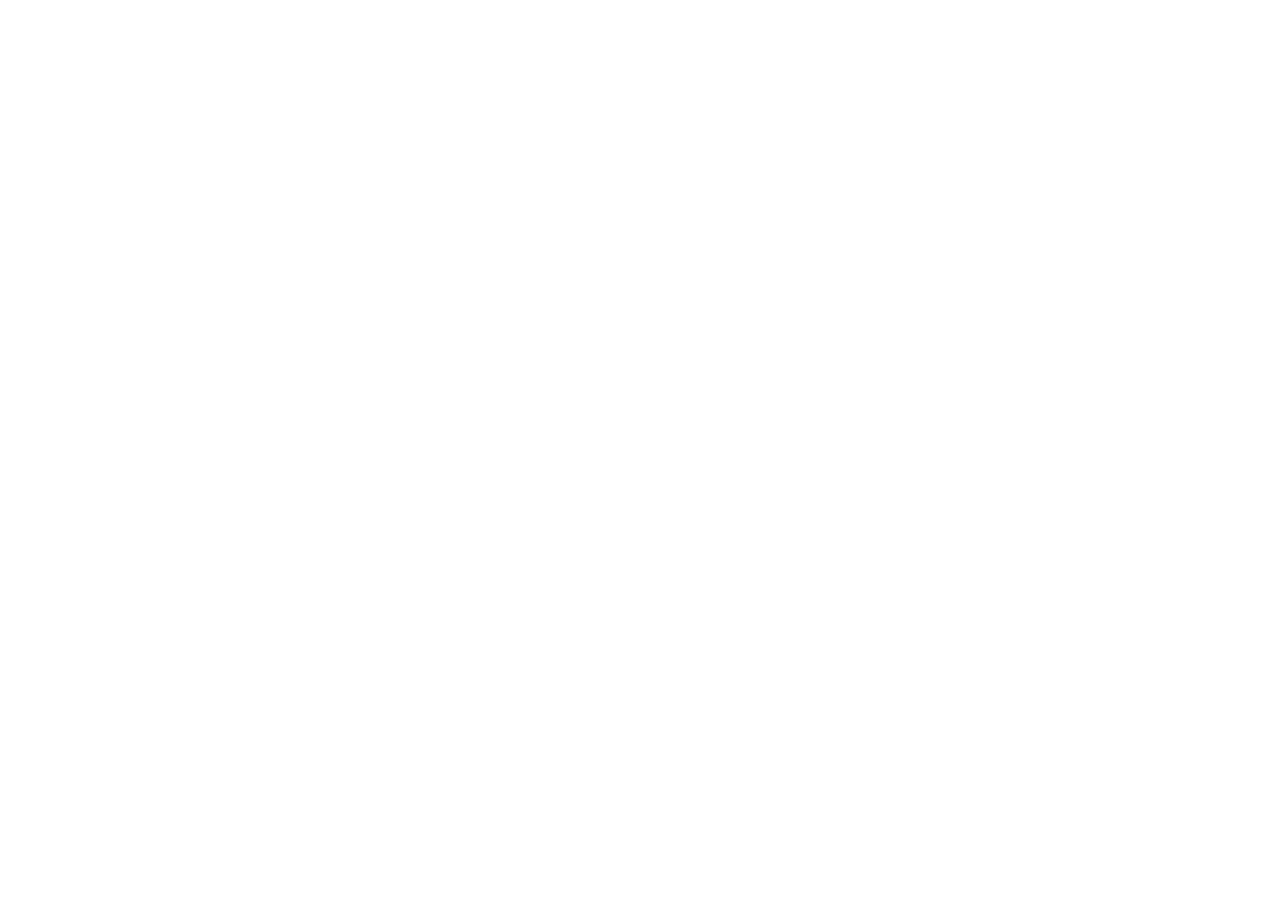
==== index.html @ db6f89d5 "emnesite first draft" ====
<!DOCTYPE html>
<html lang="en">
  <head>
    <meta charset="UTF-8" />
    <meta name="viewport" content="width=device-width, initial-scale=1.0" />
    <title>Antikkens Kvinder</title>
  </head>
  <body>
    <header></header>
    <main></main>
    <footer></footer>
  </body>
</html>
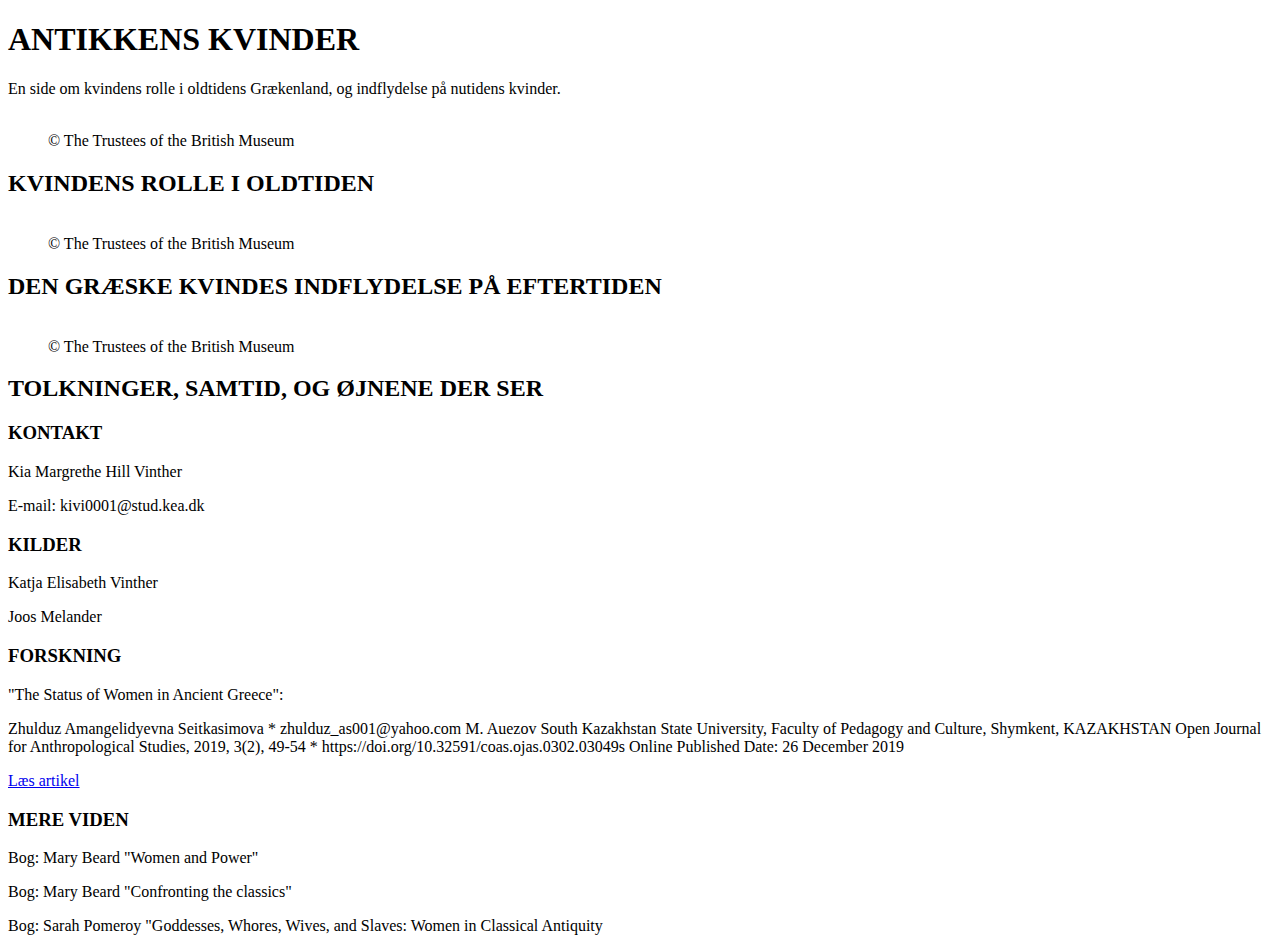
==== commit 0c1caa07: "nyeste tilføjelse" ====
--- a/index.html
+++ b/index.html
@@ -1,13 +1,97 @@
 <!DOCTYPE html>
-<html lang="en">
+<html lang="da">
   <head>
     <meta charset="UTF-8" />
     <meta name="viewport" content="width=device-width, initial-scale=1.0" />
+    <link
+      rel="icon"
+      type="image/png"
+      href="/img/favicon/favicon-96x96.png"
+      sizes="96x96"
+    />
+    <link rel="icon" type="image/svg+xml" href="/img/favicon/favicon.ico" />
+    <link rel="shortcut icon" href="/img/favicon/favicon.ico" />
+    <link
+      rel="apple-touch-icon"
+      sizes="180x180"
+      href="/img/favicon/apple-touch-icon.png"
+    />
+    <meta name="apple-mobile-web-app-title" content="MyWebSite" />
+    <link rel="manifest" href="/img/favicon/site.webmanifest" />
+    <link rel="stylesheet" href="/css/style.css" />
+
     <title>Antikkens Kvinder</title>
   </head>
   <body>
     <header></header>
-    <main></main>
-    <footer></footer>
+    <main>
+      <div>
+        <h1>ANTIKKENS KVINDER</h1>
+        <p>
+          En side om kvindens rolle i oldtidens Grækenland, og indflydelse på
+          nutidens kvinder.
+        </p>
+      </div>
+      <section class="grid_1-1-1">
+        <div class="box-grid_1-1">
+          <figure>
+            <img src="" alt="" />
+            <figcaption>© The Trustees of the British Museum</figcaption>
+          </figure>
+          <h2>KVINDENS ROLLE I OLDTIDEN</h2>
+        </div>
+        <div class="box-grid_1-1">
+          <figure>
+            <img src="" alt="" />
+            <figcaption>© The Trustees of the British Museum</figcaption>
+          </figure>
+          <h2>DEN GRÆSKE KVINDES INDFLYDELSE PÅ EFTERTIDEN</h2>
+        </div>
+        <div class="box-grid_1-1">
+          <figure>
+            <img src="" alt="" />
+            <figcaption>© The Trustees of the British Museum</figcaption>
+          </figure>
+          <h2>TOLKNINGER, SAMTID, OG ØJNENE DER SER</h2>
+        </div>
+      </section>
+    </main>
+    <footer>
+      <section>
+        <h3>KONTAKT</h3>
+        <p>Kia Margrethe Hill Vinther</p>
+        <p>E-mail: kivi0001@stud.kea.dk</p>
+      </section>
+      <section>
+        <h3>KILDER</h3>
+        <p>Katja Elisabeth Vinther</p>
+        <p>Joos Melander</p>
+      </section>
+      <section>
+        <h3>FORSKNING</h3>
+        <p>"The Status of Women in Ancient Greece":</p>
+        <p>
+          Zhulduz Amangelidyevna Seitkasimova * zhulduz_as001@yahoo.com M.
+          Auezov South Kazakhstan State University, Faculty of Pedagogy and
+          Culture, Shymkent, KAZAKHSTAN Open Journal for Anthropological
+          Studies, 2019, 3(2), 49-54 *
+          https://doi.org/10.32591/coas.ojas.0302.03049s Online Published Date:
+          26 December 2019
+        </p>
+        <a
+          href="https://centerprode.com/ojas/ojas0302/coas.ojas.0302.03049s.html"
+          >Læs artikel</a
+        >
+      </section>
+      <section>
+        <h3>MERE VIDEN</h3>
+        <p>Bog: Mary Beard "Women and Power"</p>
+        <p>Bog: Mary Beard "Confronting the classics"</p>
+        <p>
+          Bog: Sarah Pomeroy "Goddesses, Whores, Wives, and Slaves: Women in
+          Classical Antiquity
+        </p>
+      </section>
+    </footer>
   </body>
 </html>
--- a/css/style.css
+++ b/css/style.css
@@ -0,0 +1,3 @@
+body {
+    
+}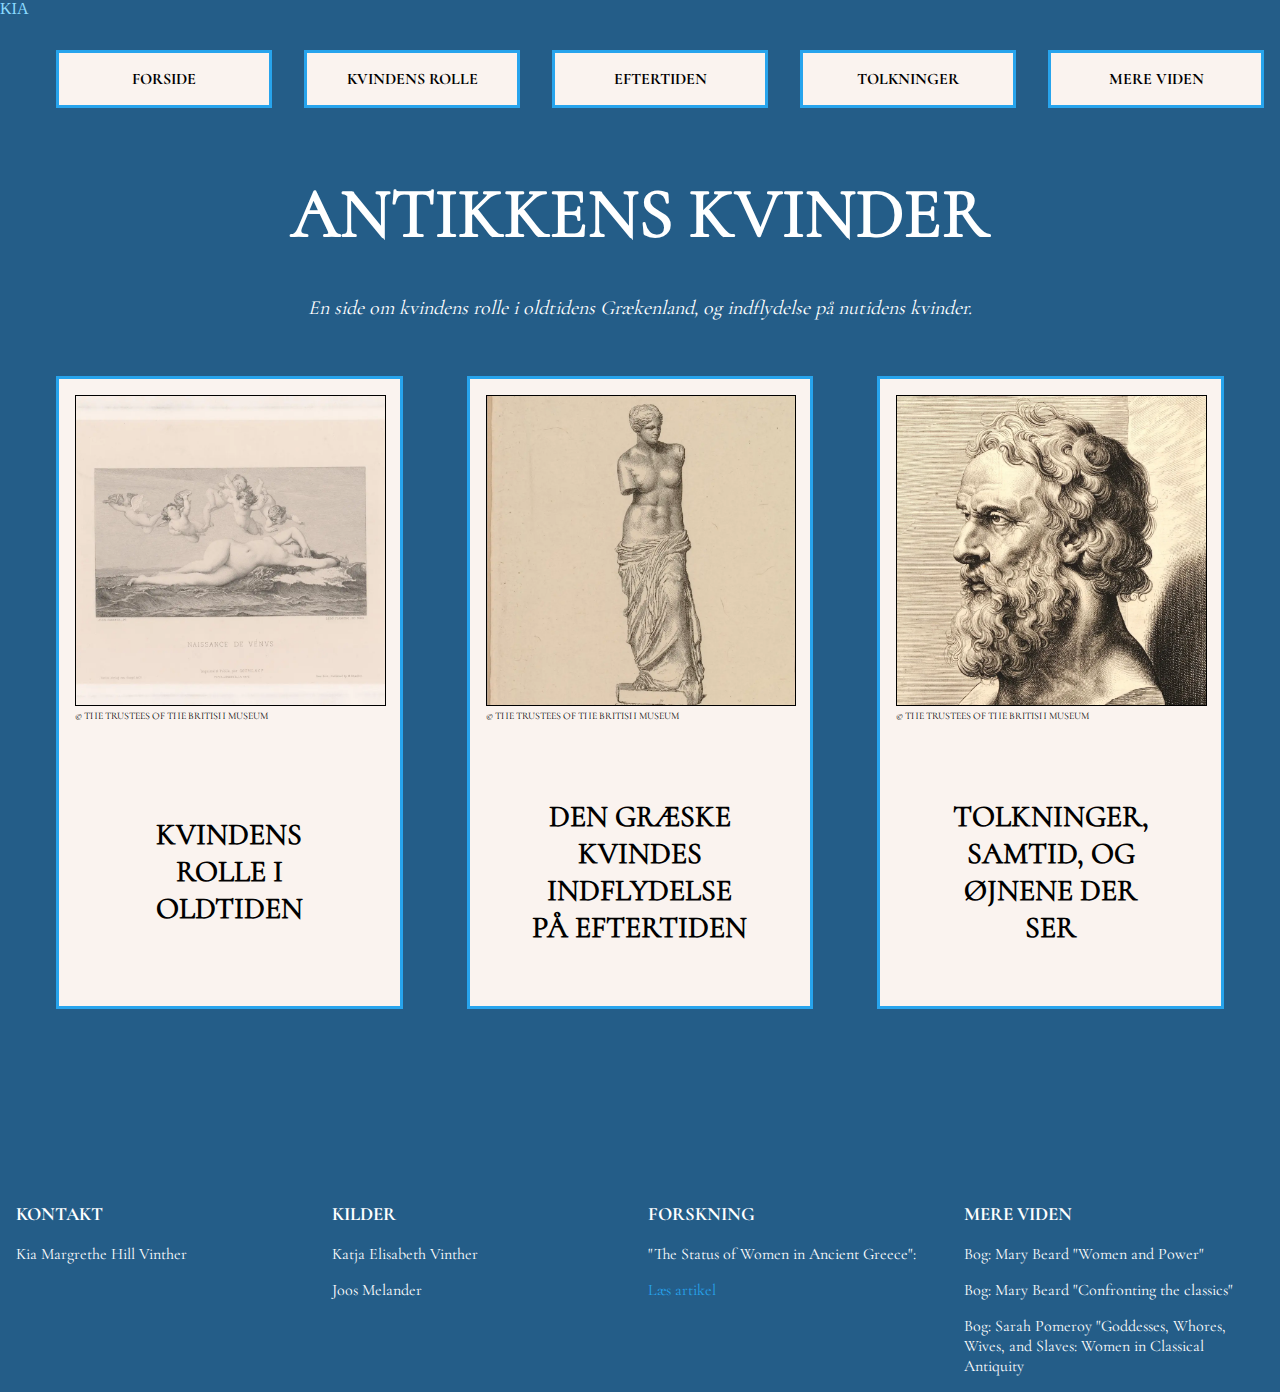
==== commit 1779f414: "tilføjelser fredag" ====
--- a/index.html
+++ b/index.html
@@ -3,6 +3,7 @@
   <head>
     <meta charset="UTF-8" />
     <meta name="viewport" content="width=device-width, initial-scale=1.0" />
+    <meta name="robots" content="noindex" />
     <link
       rel="icon"
       type="image/png"
@@ -18,16 +19,29 @@
     />
     <meta name="apple-mobile-web-app-title" content="MyWebSite" />
     <link rel="manifest" href="/img/favicon/site.webmanifest" />
-    <link rel="stylesheet" href="/css/style.css" />
-
-    <title>Antikkens Kvinder</title>
+    <link rel="stylesheet" href="css/style.css" />
+    <link rel="stylesheet" href="css/generel.css" />
+    <title>ANTIKKENS KVINDER</title>
   </head>
   <body>
-    <header></header>
+    <header>
+      <div class="logo">
+        <a href="index.html">KIA</a>
+      </div>
+      <nav>
+        <ul class="menu">
+          <li><a href="index.html">FORSIDE</a></li>
+          <li><a href="rollen.html">KVINDENS ROLLE</a></li>
+          <li><a href="eftertiden.html">EFTERTIDEN</a></li>
+          <li><a href="tolkning.html">TOLKNINGER</a></li>
+          <li><a href="artikel.html">MERE VIDEN</a></li>
+        </ul>
+      </nav>
+    </header>
     <main>
       <div>
         <h1>ANTIKKENS KVINDER</h1>
-        <p>
+        <p class="intro">
           En side om kvindens rolle i oldtidens Grækenland, og indflydelse på
           nutidens kvinder.
         </p>
@@ -35,22 +49,31 @@
       <section class="grid_1-1-1">
         <div class="box-grid_1-1">
           <figure>
-            <img src="" alt="" />
-            <figcaption>© The Trustees of the British Museum</figcaption>
+            <img
+              src="img/birthofvenus.webp"
+              alt="Fødslen af Venus, tegning fra 1863 af Cabanel. Gudinden ligger på havet, med 5 små engle svævende over hende."
+            />
+            <figcaption>© THE TRUSTEES OF THE BRITISH MUSEUM</figcaption>
           </figure>
           <h2>KVINDENS ROLLE I OLDTIDEN</h2>
         </div>
-        <div class="box-grid_1-1">
+        <div class="venusbox-grid_1-1">
           <figure>
-            <img src="" alt="" />
-            <figcaption>© The Trustees of the British Museum</figcaption>
+            <img
+              src="img/venusdemilo.webp"
+              alt="Træindgravering printet på tynd papir, af Aphrodite af Melos eller Venus de Milo. Lacroix 1867."
+            />
+            <figcaption>© THE TRUSTEES OF THE BRITISH MUSEUM</figcaption>
           </figure>
           <h2>DEN GRÆSKE KVINDES INDFLYDELSE PÅ EFTERTIDEN</h2>
         </div>
         <div class="box-grid_1-1">
           <figure>
-            <img src="" alt="" />
-            <figcaption>© The Trustees of the British Museum</figcaption>
+            <img
+              src="img/platonportraet.webp"
+              alt="Tegning af Rubens, ca. 1638. Herm statue af den græske filosof Epicure, fejlagtigt titlet Platon, med krøllet hår og skæg. Buste set i profil mod højre."
+            />
+            <figcaption>© THE TRUSTEES OF THE BRITISH MUSEUM</figcaption>
           </figure>
           <h2>TOLKNINGER, SAMTID, OG ØJNENE DER SER</h2>
         </div>
@@ -60,7 +83,6 @@
       <section>
         <h3>KONTAKT</h3>
         <p>Kia Margrethe Hill Vinther</p>
-        <p>E-mail: kivi0001@stud.kea.dk</p>
       </section>
       <section>
         <h3>KILDER</h3>
@@ -70,14 +92,6 @@
       <section>
         <h3>FORSKNING</h3>
         <p>"The Status of Women in Ancient Greece":</p>
-        <p>
-          Zhulduz Amangelidyevna Seitkasimova * zhulduz_as001@yahoo.com M.
-          Auezov South Kazakhstan State University, Faculty of Pedagogy and
-          Culture, Shymkent, KAZAKHSTAN Open Journal for Anthropological
-          Studies, 2019, 3(2), 49-54 *
-          https://doi.org/10.32591/coas.ojas.0302.03049s Online Published Date:
-          26 December 2019
-        </p>
         <a
           href="https://centerprode.com/ojas/ojas0302/coas.ojas.0302.03049s.html"
           >Læs artikel</a
--- a/css/style.css
+++ b/css/style.css
@@ -1,3 +1,190 @@
-body {
-    
+@font-face {
+    font-family: 'garamond';
+    src: url(../fonts/Cormorant_Garamond/CormorantGaramond-VariableFont_wght.woff2);
+}
+@font-face {
+    font-family: 'cormorant';
+    src: url(../fonts/Cormorant_SC/CormorantSC-Regular.woff2);
+
+      
+      header {
+        position: sticky;
+        top: 0;
+        display: flex;
+        justify-content: space-between;
+        align-items: center;
+        padding: 20px;
+        background-color: #ffffff;
+        box-shadow: 0 10px 10px rgba(0, 0, 0, 0.1);
+      }
+      
+      .logo img {
+        width: 50px;
+        height: 50px;
+      }
+      
+      nav {
+        display: flex;
+        align-items: center;
+      }
+      
+      .menu {
+        display: flex;
+        list-style: none;
+        margin: 0;
+        padding: 0;
+      }
+      
+      .menu li {
+        margin-right: 20px;
+      }
+      
+      .menu li:last-child {
+        margin-right: 0;
+      }
+      
+      .menu a {
+        display: block;
+        padding: 10px;
+        color: #333333;
+        text-decoration: none;
+        transition: color 0.3s;
+        text-align: end;
+      }
+      
+      .menu a:hover {
+        color: #ff0000;
+      }
+      
+      .burger {
+        width: 30px;
+        height: 20px;
+        cursor: pointer;
+      }
+      
+      .burger .line {
+        width: 100%;
+        height: 2px;
+        background-color: #333333;
+        margin-bottom: 5px;
+        transition: 0.2s linear;
+      }
+      .burger {
+        display: none;
+      }
+      @media (max-width: 800px) {
+        .menu {
+          display: none;
+        }
+        .burger {
+          display: block;
+        }
+        .burger.active .line:nth-child(1) {
+          transform: rotate(45deg) translate(5px, 5px);
+          transition: 0.2s linear;
+        }
+      
+        .burger.active .line:nth-child(2) {
+          opacity: 0;
+          transition: 0.15s linear;
+        }
+      
+        .burger.active .line:nth-child(3) {
+          transform: rotate(-45deg) translate(5px, -5px);
+          transition: 0.2s linear;
+        }
+      
+        nav.active .menu {
+          display: block;
+          background-color: #ffffff;
+          position: absolute;
+          top: 94px;
+          left: 0;
+          width: 100%;
+          box-shadow: 0 10px 10px rgba(0, 0, 0, 0.1);
+          z-index: 1;
+        }
+      
+        nav.active .menu li {
+          margin: 10px 20px;
+        }
+      
+        nav.active .menu a {
+          font-size: 24px;
+        }
+      }
+      
+}
+body{
+    background-color: #245D88
+}
+h1{
+    color: #ffffff;
+    font-family: 'cormorant';
+    font-weight: bolder;
+    font-size: 40px;
+    padding: auto;
+    text-align: center;
+    margin-bottom: 0;
+}
+h2{
+    color: #ffffff;
+    font-family: 'cormorant';
+    font-size: 20px;
+    text-align: center;
+}
+h3{
+    color: #ffffff;
+    font-family: 'garamond';
+    text-align: center;
+}
+p{
+    color: #ffffff;
+    font-family: 'garamond';
+    font-size: 20px;
+}
+main p{
+    text-align: center;
+    margin: 2em;
+}
+aside{
+    border: solid #27a4ED;
+    margin: 2em;
+    background-color: #EEE6FF;
+}
+aside p{
+    color: black;
+}
+aside h3{
+    color: black;
+}
+.intro{
+    font-style: italic;    
+}
+figcaption{
+    color: white;
+    font-family: 'garamond';
+    font-size: 10PX;
+}
+footer{
+    display: grid;
+    grid-template-columns: 1fr 1fr 1fr 1fr;
+    column-gap: 1em;
+    margin-top: 10em;
+    margin-left: 1em;
+    margin-right: 1em;
+}
+footer h3{
+    text-align: left;
+}
+footer p{
+    font-size: 16px;
+}
+footer a{
+    color: #27a4ED;
+    font-family: 'garamond';
+    font-size: 16px;
+}
+footer a:hover{
+    color: #EEE6FF;
 }--- a/css/generel.css
+++ b/css/generel.css
@@ -0,0 +1,234 @@
+img {max-width: 100%;
+    border: solid black;
+    border-width: 1px;
+}
+main {
+    max-width: 1200px;
+    margin: 0 auto;
+}
+body{
+    max-width: 1600px;
+    margin: 0 auto;
+}
+.box-grid_1-1{
+    display: flex;
+    flex-direction: row;
+    margin-right: 2em;
+}
+@media (max-width: 800px) {
+    
+.venusbox-grid_1-1{
+    display: flex;
+    flex-direction: row-reverse;
+    margin-right: 2em;
+}
+.venusbox-grid_1-1 h2{
+    padding: 2em;
+}
+.box2-2-grid_1-1{
+    display: flex;
+    flex-direction: row-reverse;
+    margin: 1em;
+}
+.box2-2-grid_1-1 h2{
+    padding: 1em;
+
+}
+
+}
+
+.box-grid_1-1 h2{
+    padding: 2em;
+}
+
+.box2-grid_1-1{
+    display: flex;
+    flex-direction: row;
+    margin: 1em;
+}
+.box2-grid_1-1 h2{
+    padding: 1em;
+
+}
+div h3{
+    font-style: italic;
+}
+.grid_1-1-1 div{
+    border: solid #27A4ED;
+    background-color: #FAF3EF;
+    margin: 1em;
+}
+.grid_1-1-1 div h2{
+    margin: auto;
+    color: black;
+}
+.grid_1-1-1 div figure{
+    margin: 1em;
+}
+.grid_1-1-1 div figcaption{
+    color: black;
+}
+.grid_1-1-1-1 div{
+    border: solid black;
+    background-color: #8BDAFE;
+    margin: 1em;
+}
+.grid_1-1-1-1 div figcaption{
+    color: black;
+}
+.grid_1-1-1-1 div figure{
+    margin: 1em;
+}
+.grid_1-1-1-1 div h2{
+    margin: auto;
+    color: black;
+}
+.articlegrid_1-1-1 div{
+    border: solid black;
+    background-color: #8BDAFE;
+    margin: 1em;
+}
+.articlegrid_1-1-1 div h2{
+    margin: auto;
+    color: black;
+}
+.articlegrid_1-1-1 div figure{
+    margin: 1em;
+}
+.articlegrid_1-1-1 div figcaption{
+    color: black;
+}
+.undersite23grid_1-1-1 h1{
+    margin: 10px;
+}
+
+
+@media (min-width: 800px){
+
+    .grid_1-1-1 {
+        display: grid;
+        grid-template-columns: 1fr 1fr 1fr;
+        gap: 2em;
+    }
+    .grid_1-1-1-1{
+        display: grid;
+        grid-template-columns: 1fr 1fr 1fr 1fr;
+        gap: 2em;
+        grid-row: 4;
+    }
+    .box-grid_1-1{
+        flex-direction: column;
+        justify-content: space-between;
+    }
+    .venusbox-grid_1-1 h2{
+        padding: 2em;
+    }
+    .box2-grid_1-1{
+        flex-direction: column;
+        justify-content: space-between;
+        width: 260px;
+    }
+    .box2-2-grid_1-1 h2{
+        padding: 1em;
+    }
+    .box2-2-grid_1-1{
+        justify-content: space-between;
+        width: 260px;
+    }
+    .rolegrid_1-1-1{
+        display: grid;
+        grid-template-columns: 1fr 1fr 1fr;
+        gap: 2em;
+    }
+    .rolegrid_1-1-1 figure{
+        grid-column: 3;
+        grid-row: span 2;
+    }
+    .rolegrid_1-1-1 h1{
+        font-size: 50px;
+        grid-column: span 2;
+    }
+    .undersite23grid_1-1-1{
+        display: grid;
+        grid-template-columns: 1fr 1fr 1fr;
+    }
+    .undersite23grid_1-1-1 h1{
+        font-size: 50px;
+        grid-column: span 2;
+    }
+    .undersite23grid_1-1-1 p{
+        grid-column: span 2;
+    }
+    .undersite23grid_1-1-1 figure{
+        grid-row: span 2;
+    }
+    .rolegrid_1-1-1 p{
+        grid-row: 2;
+        grid-column: span 2;
+    }
+    aside{
+        padding: 10px;
+        max-width: 500px;
+    }
+    aside h3{
+        text-align: left;
+        margin: 1px;
+    }
+    aside p{
+        text-align: left;
+        margin: 1px
+    }
+    .articlegrid_1-1-1{
+        display: grid;
+        grid-template-columns: 1fr 1fr 1fr;
+        gap: 2em;
+    }
+    .lastgrid_1-1-1{
+        display: grid;
+        grid-template-columns: 1fr 1fr 1fr;
+    }
+    .lastgrid_1-1-1 h1 {
+        font-size: 50px;
+        grid-column: span 2;
+        margin-bottom: 1em;
+    }
+    .lastgrid_1-1-1 figure{
+        grid-row: span 2;
+        margin-top: 3em;
+    }
+    .lastgrid_1-1-1 .tekst{
+        grid-row: span 3;
+    }
+    .lastgrid_1-1-1 .kritisk{
+        grid-column: 3;
+    }
+    ul{
+        display: grid;
+        grid-template-columns: 1fr 1fr 1fr 1fr 1fr;
+        font-family: 'garamond';
+        font-weight: bold;
+        list-style-type: none;
+        text-align: center;
+    }
+    li{
+        border: solid #27A4ED;
+        background-color: #FAF3EF;
+        margin: 1em;
+        padding: 1em;
+    }
+    a{
+        color: black;
+        text-decoration-line: none;
+
+    }
+    a:hover{
+        color: #8BDAFE;
+    }
+    h2{
+        font-size: 30px;
+    }
+    h1{
+        font-size: 70px;
+    }
+
+}
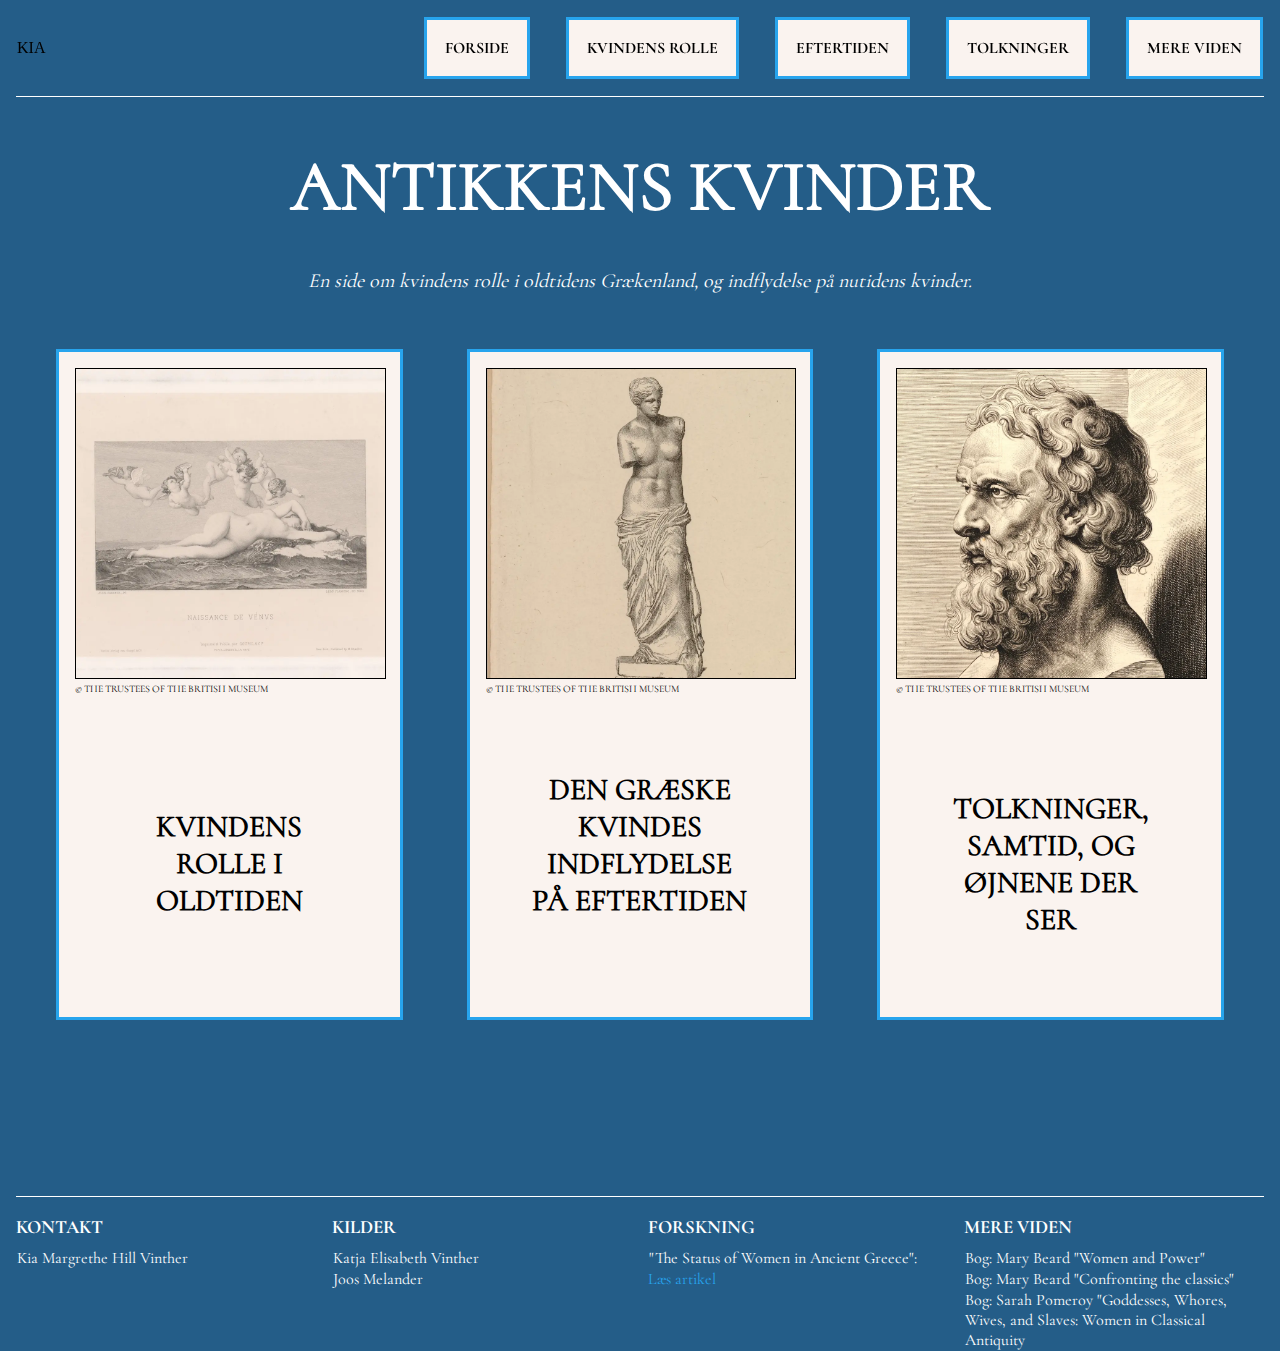
==== commit 4da1170a: "tilføjelser fredaggg" ====
--- a/index.html
+++ b/index.html
@@ -7,18 +7,18 @@
     <link
       rel="icon"
       type="image/png"
-      href="/img/favicon/favicon-96x96.png"
+      href="img/favicon/favicon-96x96.png"
       sizes="96x96"
     />
-    <link rel="icon" type="image/svg+xml" href="/img/favicon/favicon.ico" />
-    <link rel="shortcut icon" href="/img/favicon/favicon.ico" />
+    <link rel="icon" type="image/svg+xml" href="img/favicon/favicon.ico" />
+    <link rel="shortcut icon" href="img/favicon/favicon.ico" />
     <link
       rel="apple-touch-icon"
       sizes="180x180"
-      href="/img/favicon/apple-touch-icon.png"
+      href="img/favicon/apple-touch-icon.png"
     />
     <meta name="apple-mobile-web-app-title" content="MyWebSite" />
-    <link rel="manifest" href="/img/favicon/site.webmanifest" />
+    <link rel="manifest" href="img/favicon/site.webmanifest" />
     <link rel="stylesheet" href="css/style.css" />
     <link rel="stylesheet" href="css/generel.css" />
     <title>ANTIKKENS KVINDER</title>
@@ -36,6 +36,11 @@
           <li><a href="tolkning.html">TOLKNINGER</a></li>
           <li><a href="artikel.html">MERE VIDEN</a></li>
         </ul>
+        <div class="burger">
+          <div class="line"></div>
+          <div class="line"></div>
+          <div class="line"></div>
+        </div>
       </nav>
     </header>
     <main>
@@ -47,36 +52,42 @@
         </p>
       </div>
       <section class="grid_1-1-1">
-        <div class="box-grid_1-1">
-          <figure>
-            <img
-              src="img/birthofvenus.webp"
-              alt="Fødslen af Venus, tegning fra 1863 af Cabanel. Gudinden ligger på havet, med 5 små engle svævende over hende."
-            />
-            <figcaption>© THE TRUSTEES OF THE BRITISH MUSEUM</figcaption>
-          </figure>
-          <h2>KVINDENS ROLLE I OLDTIDEN</h2>
-        </div>
-        <div class="venusbox-grid_1-1">
-          <figure>
-            <img
-              src="img/venusdemilo.webp"
-              alt="Træindgravering printet på tynd papir, af Aphrodite af Melos eller Venus de Milo. Lacroix 1867."
-            />
-            <figcaption>© THE TRUSTEES OF THE BRITISH MUSEUM</figcaption>
-          </figure>
-          <h2>DEN GRÆSKE KVINDES INDFLYDELSE PÅ EFTERTIDEN</h2>
-        </div>
-        <div class="box-grid_1-1">
-          <figure>
-            <img
-              src="img/platonportraet.webp"
-              alt="Tegning af Rubens, ca. 1638. Herm statue af den græske filosof Epicure, fejlagtigt titlet Platon, med krøllet hår og skæg. Buste set i profil mod højre."
-            />
-            <figcaption>© THE TRUSTEES OF THE BRITISH MUSEUM</figcaption>
-          </figure>
-          <h2>TOLKNINGER, SAMTID, OG ØJNENE DER SER</h2>
-        </div>
+        <a href="rollen.html">
+          <div class="box-grid_1-1">
+            <figure>
+              <img
+                src="img/birthofvenus.webp"
+                alt="Fødslen af Venus, tegning fra 1863 af Cabanel. Gudinden ligger på havet, med 5 små engle svævende over hende."
+              />
+              <figcaption>© THE TRUSTEES OF THE BRITISH MUSEUM</figcaption>
+            </figure>
+            <h2>KVINDENS ROLLE I OLDTIDEN</h2>
+          </div>
+        </a>
+        <a href="eftertiden.html">
+          <div class="venusbox-grid_1-1">
+            <figure>
+              <img
+                src="img/venusdemilo.webp"
+                alt="Træindgravering printet på tynd papir, af Aphrodite af Melos eller Venus de Milo. Lacroix 1867."
+              />
+              <figcaption>© THE TRUSTEES OF THE BRITISH MUSEUM</figcaption>
+            </figure>
+            <h2>DEN GRÆSKE KVINDES INDFLYDELSE PÅ EFTERTIDEN</h2>
+          </div>
+        </a>
+        <a href="tolkning.html">
+          <div class="box-grid_1-1">
+            <figure>
+              <img
+                src="img/platonportraet.webp"
+                alt="Tegning af Rubens, ca. 1638. Herm statue af den græske filosof Epicure, fejlagtigt titlet Platon, med krøllet hår og skæg. Buste set i profil mod højre."
+              />
+              <figcaption>© THE TRUSTEES OF THE BRITISH MUSEUM</figcaption>
+            </figure>
+            <h2>TOLKNINGER, SAMTID, OG ØJNENE DER SER</h2>
+          </div>
+        </a>
       </section>
     </main>
     <footer>
@@ -107,5 +118,6 @@
         </p>
       </section>
     </footer>
+    <script src="menu.js"></script>
   </body>
 </html>
--- a/css/style.css
+++ b/css/style.css
@@ -5,17 +5,16 @@
 @font-face {
     font-family: 'cormorant';
     src: url(../fonts/Cormorant_SC/CormorantSC-Regular.woff2);
+}
 
       
       header {
         position: sticky;
         top: 0;
         display: flex;
+        align-items: center;
         justify-content: space-between;
-        align-items: center;
-        padding: 20px;
-        background-color: #ffffff;
-        box-shadow: 0 10px 10px rgba(0, 0, 0, 0.1);
+        padding: 1px;
       }
       
       .logo img {
@@ -45,15 +44,15 @@
       
       .menu a {
         display: block;
-        padding: 10px;
-        color: #333333;
+        padding: 2px;
+        color: black;
         text-decoration: none;
         transition: color 0.3s;
         text-align: end;
       }
       
       .menu a:hover {
-        color: #ff0000;
+        color: #27a4ED;
       }
       
       .burger {
@@ -65,19 +64,22 @@
       .burger .line {
         width: 100%;
         height: 2px;
-        background-color: #333333;
+        background-color: #ffffff;
         margin-bottom: 5px;
         transition: 0.2s linear;
       }
       .burger {
         display: none;
       }
+
       @media (max-width: 800px) {
         .menu {
           display: none;
+          font-family: 'cormorant';
         }
         .burger {
           display: block;
+          margin: 1em;
         }
         .burger.active .line:nth-child(1) {
           transform: rotate(45deg) translate(5px, 5px);
@@ -96,7 +98,7 @@
       
         nav.active .menu {
           display: block;
-          background-color: #ffffff;
+          background-color: #27a4ED;
           position: absolute;
           top: 94px;
           left: 0;
@@ -111,10 +113,18 @@
       
         nav.active .menu a {
           font-size: 24px;
-        }
-      }
-      
-}
+          color: #ffffff;
+        }
+      }
+      
+
+
+header{
+    margin-left: 1em;
+    margin-right: 1em;
+    border-bottom: 1px solid #ffffff;
+}
+
 body{
     background-color: #245D88
 }
@@ -123,7 +133,6 @@
     font-family: 'cormorant';
     font-weight: bolder;
     font-size: 40px;
-    padding: auto;
     text-align: center;
     margin-bottom: 0;
 }
@@ -173,12 +182,15 @@
     margin-top: 10em;
     margin-left: 1em;
     margin-right: 1em;
+    border-top: 1px solid #ffffff;
 }
 footer h3{
     text-align: left;
+    margin-bottom: 10px;
 }
 footer p{
     font-size: 16px;
+    margin: 1px
 }
 footer a{
     color: #27a4ED;
--- a/css/generel.css
+++ b/css/generel.css
@@ -119,21 +119,31 @@
     .box-grid_1-1{
         flex-direction: column;
         justify-content: space-between;
+        height: 665px;
     }
     .venusbox-grid_1-1 h2{
         padding: 2em;
+    }
+    .venusbox-grid_1-1{
+        height: 665px;;
     }
     .box2-grid_1-1{
         flex-direction: column;
         justify-content: space-between;
         width: 260px;
+        height: 506px;
+    }
+    .box2-grid_1-1 h2{
+        padding-top: 1px;
     }
     .box2-2-grid_1-1 h2{
-        padding: 1em;
+        padding-left: 1em;
+        padding-right: 1em;
     }
     .box2-2-grid_1-1{
         justify-content: space-between;
         width: 260px;
+        height: 506px;
     }
     .rolegrid_1-1-1{
         display: grid;
@@ -155,6 +165,7 @@
     .undersite23grid_1-1-1 h1{
         font-size: 50px;
         grid-column: span 2;
+        margin-top: 1em;
     }
     .undersite23grid_1-1-1 p{
         grid-column: span 2;
